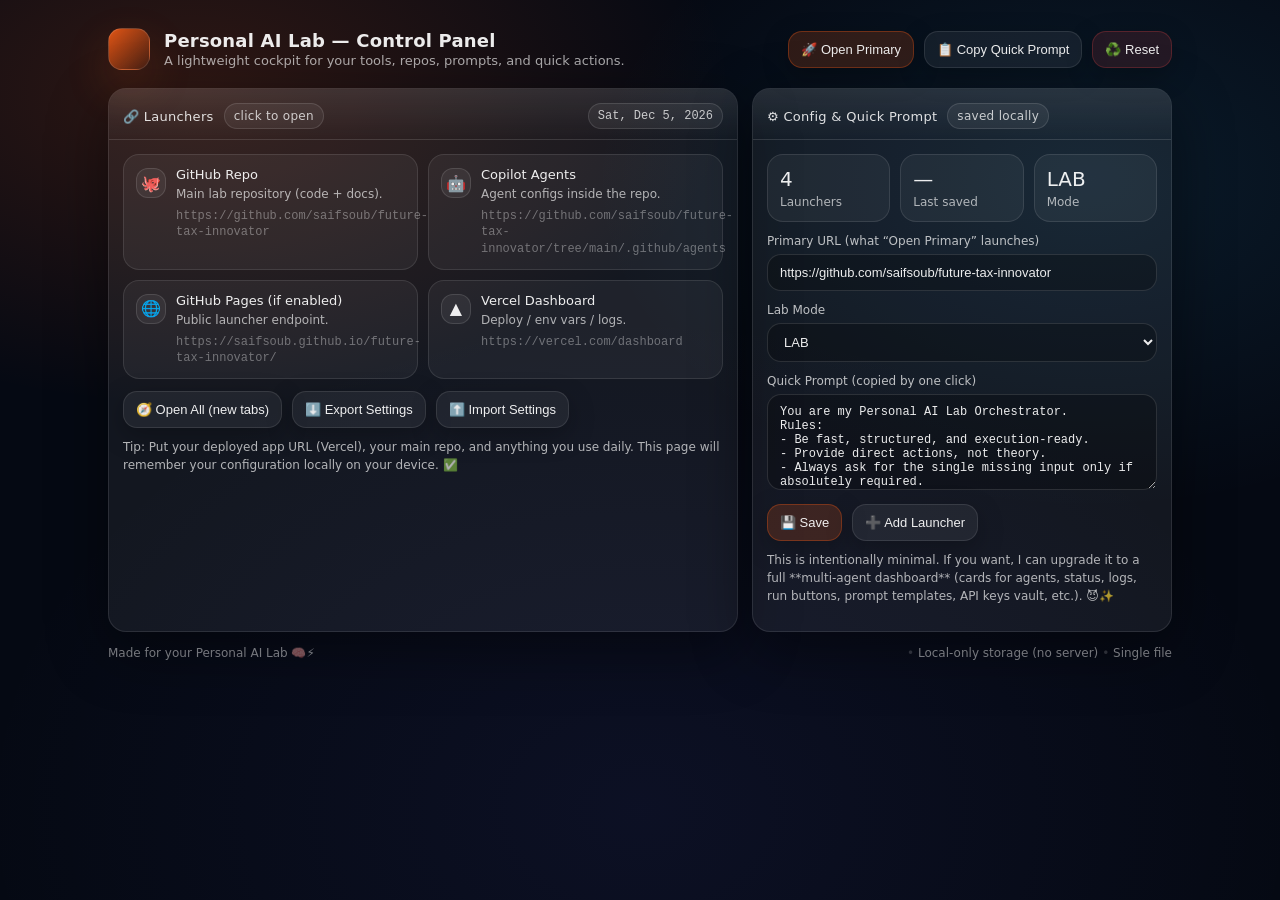
==== index.html @ bbea8541 "Add initial HTML structure for Personal AI Lab" ====
<!doctype html>
<html lang="en">
<head>
  <meta charset="utf-8" />
  <meta name="viewport" content="width=device-width, initial-scale=1" />
  <title>Personal AI Lab — Control Panel</title>
  <meta name="description" content="Personal AI Lab launcher and control panel." />
  <style>
    :root{
      --bg: #050913;
      --panel: rgba(255,255,255,.06);
      --panel2: rgba(255,255,255,.10);
      --border: rgba(255,255,255,.10);
      --text: rgba(255,255,255,.92);
      --muted: rgba(255,255,255,.65);
      --accent: #EB5815; /* signal orange */
      --ok: #22c55e;
      --warn: #f59e0b;
      --bad: #ef4444;
      --radius: 18px;
      --shadow: 0 18px 60px rgba(0,0,0,.45);
      --mono: ui-monospace, SFMono-Regular, Menlo, Monaco, Consolas, "Liberation Mono", "Courier New", monospace;
      --sans: ui-sans-serif, system-ui, -apple-system, Segoe UI, Roboto, Arial, "Apple Color Emoji","Segoe UI Emoji";
    }

    *{box-sizing:border-box}
    body{
      margin:0;
      font-family: var(--sans);
      color: var(--text);
      background:
        radial-gradient(1200px 700px at 15% 10%, rgba(235,88,21,.18), transparent 45%),
        radial-gradient(900px 600px at 85% 20%, rgba(56,189,248,.10), transparent 55%),
        radial-gradient(1200px 900px at 50% 90%, rgba(99,102,241,.08), transparent 55%),
        var(--bg);
      min-height:100vh;
    }

    .wrap{
      max-width: 1100px;
      margin: 0 auto;
      padding: 28px 18px 42px;
    }

    header{
      display:flex;
      gap:16px;
      align-items:center;
      justify-content:space-between;
      margin-bottom: 18px;
    }

    .brand{
      display:flex;
      gap:14px;
      align-items:center;
    }

    .logo{
      width: 42px; height: 42px;
      border-radius: 14px;
      background: linear-gradient(135deg, rgba(235,88,21,.95), rgba(235,88,21,.15));
      box-shadow: 0 18px 45px rgba(235,88,21,.20);
      border: 1px solid rgba(255,255,255,.12);
    }

    h1{
      font-size: 18px;
      margin:0;
      letter-spacing: .2px;
    }
    .sub{
      margin: 2px 0 0;
      color: var(--muted);
      font-size: 13px;
    }

    .top-actions{
      display:flex;
      gap:10px;
      flex-wrap:wrap;
      justify-content:flex-end;
    }

    .btn{
      appearance:none;
      border: 1px solid var(--border);
      background: rgba(255,255,255,.06);
      color: var(--text);
      border-radius: 14px;
      padding: 10px 12px;
      font-size: 13px;
      cursor:pointer;
      transition: transform .08s ease, background .15s ease, border .15s ease;
      display:inline-flex;
      gap:8px;
      align-items:center;
      box-shadow: 0 8px 26px rgba(0,0,0,.25);
    }
    .btn:hover{ background: rgba(255,255,255,.10); border-color: rgba(255,255,255,.18);}
    .btn:active{ transform: translateY(1px); }
    .btn.primary{
      background: rgba(235,88,21,.18);
      border-color: rgba(235,88,21,.35);
    }
    .btn.primary:hover{ background: rgba(235,88,21,.24); }
    .btn.danger{
      background: rgba(239,68,68,.12);
      border-color: rgba(239,68,68,.25);
    }

    .grid{
      display:grid;
      grid-template-columns: 1.2fr .8fr;
      gap:14px;
      margin-top: 14px;
    }

    @media (max-width: 920px){
      .grid{ grid-template-columns: 1fr; }
    }

    .card{
      background: var(--panel);
      border: 1px solid var(--border);
      border-radius: var(--radius);
      box-shadow: var(--shadow);
      overflow:hidden;
    }

    .card-h{
      padding: 14px 14px 10px;
      display:flex;
      align-items:center;
      justify-content:space-between;
      gap:10px;
      border-bottom: 1px solid rgba(255,255,255,.06);
      background: linear-gradient(180deg, rgba(255,255,255,.08), transparent);
    }

    .card-h .title{
      font-size: 13px;
      letter-spacing: .3px;
      color: rgba(255,255,255,.86);
      display:flex;
      align-items:center;
      gap:10px;
    }

    .pill{
      font-size: 12px;
      padding: 5px 9px;
      border-radius: 999px;
      border: 1px solid rgba(255,255,255,.12);
      background: rgba(255,255,255,.06);
      color: rgba(255,255,255,.75);
    }

    .card-b{ padding: 14px; }

    .links{
      display:grid;
      grid-template-columns: repeat(2, minmax(0,1fr));
      gap: 10px;
    }
    @media (max-width: 560px){
      .links{ grid-template-columns: 1fr; }
    }

    .link{
      padding: 12px;
      border-radius: 16px;
      border: 1px solid rgba(255,255,255,.10);
      background: rgba(255,255,255,.05);
      text-decoration:none;
      color: var(--text);
      display:flex;
      align-items:flex-start;
      gap:10px;
      transition: background .15s ease, border .15s ease;
    }
    .link:hover{
      background: rgba(255,255,255,.08);
      border-color: rgba(255,255,255,.16);
    }
    .ico{
      width: 30px; height: 30px;
      border-radius: 12px;
      border: 1px solid rgba(255,255,255,.12);
      background: rgba(255,255,255,.06);
      display:grid;
      place-items:center;
      flex: 0 0 auto;
      margin-top: 1px;
    }
    .link .t{ font-size: 13px; margin:0 0 4px; }
    .link .d{ margin:0; font-size: 12px; color: var(--muted); line-height: 1.35; }

    .row{
      display:flex;
      gap:10px;
      flex-wrap:wrap;
      align-items:center;
      margin-top: 10px;
    }

    label{
      display:block;
      font-size: 12px;
      color: rgba(255,255,255,.72);
      margin: 12px 0 6px;
    }
    input, textarea, select{
      width:100%;
      border-radius: 14px;
      border: 1px solid rgba(255,255,255,.12);
      background: rgba(0,0,0,.25);
      color: var(--text);
      padding: 10px 12px;
      font-size: 13px;
      outline:none;
    }
    textarea{ min-height: 96px; resize: vertical; font-family: var(--mono); font-size: 12px; }
    input::placeholder, textarea::placeholder{ color: rgba(255,255,255,.42); }

    .kpi{
      display:grid;
      grid-template-columns: repeat(3, minmax(0, 1fr));
      gap: 10px;
    }
    @media (max-width: 560px){
      .kpi{ grid-template-columns: 1fr; }
    }
    .k{
      padding: 12px;
      border-radius: 16px;
      border: 1px solid rgba(255,255,255,.10);
      background: rgba(255,255,255,.05);
    }
    .k .n{ font-size: 20px; margin: 0 0 4px; }
    .k .l{ font-size: 12px; color: var(--muted); margin:0; }

    .note{
      font-size: 12px;
      color: rgba(255,255,255,.68);
      line-height: 1.5;
    }

    .mono{ font-family: var(--mono); }
    .toast{
      position: fixed;
      right: 16px;
      bottom: 16px;
      padding: 10px 12px;
      border-radius: 14px;
      border: 1px solid rgba(255,255,255,.12);
      background: rgba(0,0,0,.55);
      backdrop-filter: blur(10px);
      color: rgba(255,255,255,.88);
      font-size: 13px;
      box-shadow: 0 18px 55px rgba(0,0,0,.5);
      opacity:0;
      transform: translateY(10px);
      transition: opacity .18s ease, transform .18s ease;
      pointer-events:none;
    }
    .toast.show{ opacity:1; transform: translateY(0); }
    footer{
      margin-top: 14px;
      color: rgba(255,255,255,.45);
      font-size: 12px;
      display:flex;
      justify-content:space-between;
      gap:12px;
      flex-wrap:wrap;
    }
    .sep{ opacity:.35; }
  </style>
</head>
<body>
  <div class="wrap">
    <header>
      <div class="brand">
        <div class="logo" aria-hidden="true"></div>
        <div>
          <h1>Personal AI Lab — Control Panel</h1>
          <p class="sub">A lightweight cockpit for your tools, repos, prompts, and quick actions.</p>
        </div>
      </div>
      <div class="top-actions">
        <button class="btn primary" id="openPrimary">🚀 Open Primary</button>
        <button class="btn" id="copyQuick">📋 Copy Quick Prompt</button>
        <button class="btn danger" id="reset">♻️ Reset</button>
      </div>
    </header>

    <div class="grid">
      <!-- LEFT: Launcher -->
      <section class="card">
        <div class="card-h">
          <div class="title">🔗 Launchers <span class="pill">click to open</span></div>
          <span class="pill mono" id="today"></span>
        </div>
        <div class="card-b">
          <div class="links" id="links"></div>

          <div class="row" style="margin-top:12px;">
            <button class="btn" id="openAll">🧭 Open All (new tabs)</button>
            <button class="btn" id="export">⬇️ Export Settings</button>
            <button class="btn" id="importBtn">⬆️ Import Settings</button>
            <input id="importFile" type="file" accept="application/json" style="display:none;" />
          </div>

          <p class="note" style="margin-top:10px;">
            Tip: Put your deployed app URL (Vercel), your main repo, and anything you use daily. This page will remember your configuration locally on your device. ✅
          </p>
        </div>
      </section>

      <!-- RIGHT: Config + Quick prompt -->
      <aside class="card">
        <div class="card-h">
          <div class="title">⚙️ Config & Quick Prompt <span class="pill">saved locally</span></div>
        </div>
        <div class="card-b">
          <div class="kpi">
            <div class="k">
              <p class="n" id="kLinks">0</p>
              <p class="l">Launchers</p>
            </div>
            <div class="k">
              <p class="n" id="kLast">—</p>
              <p class="l">Last saved</p>
            </div>
            <div class="k">
              <p class="n" id="kMode">LAB</p>
              <p class="l">Mode</p>
            </div>
          </div>

          <label for="primaryUrl">Primary URL (what “Open Primary” launches)</label>
          <input id="primaryUrl" placeholder="https://github.com/saifsoub/future-tax-innovator" />

          <label for="labMode">Lab Mode</label>
          <select id="labMode">
            <option value="LAB">LAB</option>
            <option value="BUILD">BUILD</option>
            <option value="RESEARCH">RESEARCH</option>
            <option value="DEPLOY">DEPLOY</option>
          </select>

          <label for="quickPrompt">Quick Prompt (copied by one click)</label>
          <textarea id="quickPrompt" placeholder="Write your default system prompt / instruction set here..."></textarea>

          <div class="row">
            <button class="btn primary" id="save">💾 Save</button>
            <button class="btn" id="addLink">➕ Add Launcher</button>
          </div>

          <p class="note" style="margin-top:10px;">
            This is intentionally minimal. If you want, I can upgrade it to a full **multi-agent dashboard** (cards for agents, status, logs, run buttons, prompt templates, API keys vault, etc.). 😈✨
          </p>
        </div>
      </aside>
    </div>

    <footer>
      <div>Made for your Personal AI Lab 🧠⚡</div>
      <div><span class="sep">•</span> Local-only storage (no server) <span class="sep">•</span> Single file</div>
    </footer>
  </div>

  <div class="toast" id="toast"></div>

  <script>
    const STORAGE_KEY = "personal_ai_lab_v1";

    const defaults = {
      primaryUrl: "https://github.com/saifsoub/future-tax-innovator",
      mode: "LAB",
      quickPrompt:
`You are my Personal AI Lab Orchestrator.
Rules:
- Be fast, structured, and execution-ready.
- Provide direct actions, not theory.
- Always ask for the single missing input only if absolutely required.
Output:
- Next steps
- Command-ready snippets
- Checklists`,
      links: [
        { title: "GitHub Repo", url: "https://github.com/saifsoub/future-tax-innovator", desc: "Main lab repository (code + docs).", icon: "🐙" },
        { title: "Copilot Agents", url: "https://github.com/saifsoub/future-tax-innovator/tree/main/.github/agents", desc: "Agent configs inside the repo.", icon: "🤖" },
        { title: "GitHub Pages (if enabled)", url: "https://saifsoub.github.io/future-tax-innovator/", desc: "Public launcher endpoint.", icon: "🌐" },
        { title: "Vercel Dashboard", url: "https://vercel.com/dashboard", desc: "Deploy / env vars / logs.", icon: "▲" }
      ],
      lastSaved: null
    };

    function loadState(){
      try{
        const raw = localStorage.getItem(STORAGE_KEY);
        if(!raw) return structuredClone(defaults);
        const state = JSON.parse(raw);
        return { ...structuredClone(defaults), ...state };
      }catch{
        return structuredClone(defaults);
      }
    }

    function saveState(state){
      state.lastSaved = new Date().toISOString();
      localStorage.setItem(STORAGE_KEY, JSON.stringify(state));
      return state;
    }

    function toast(msg){
      const el = document.getElementById("toast");
      el.textContent = msg;
      el.classList.add("show");
      setTimeout(()=> el.classList.remove("show"), 1600);
    }

    function safeOpen(url){
      if(!url) return;
      window.open(url, "_blank", "noopener,noreferrer");
    }

    // DOM
    const linksEl = document.getElementById("links");
    const todayEl = document.getElementById("today");
    const primaryUrlEl = document.getElementById("primaryUrl");
    const labModeEl = document.getElementById("labMode");
    const quickPromptEl = document.getElementById("quickPrompt");
    const kLinksEl = document.getElementById("kLinks");
    const kLastEl = document.getElementById("kLast");
    const kModeEl = document.getElementById("kMode");

    let state = loadState();

    function render(){
      // header date
      const d = new Date();
      todayEl.textContent = d.toLocaleString(undefined, { weekday:"short", year:"numeric", month:"short", day:"numeric" });

      // config
      primaryUrlEl.value = state.primaryUrl || "";
      labModeEl.value = state.mode || "LAB";
      quickPromptEl.value = state.quickPrompt || "";

      // kpis
      kLinksEl.textContent = (state.links || []).length;
      kModeEl.textContent = state.mode || "LAB";
      kLastEl.textContent = state.lastSaved ? new Date(state.lastSaved).toLocaleTimeString([], {hour:"2-digit", minute:"2-digit"}) : "—";

      // links
      linksEl.innerHTML = "";
      (state.links || []).forEach((l, idx) => {
        const a = document.createElement("a");
        a.className = "link";
        a.href = l.url;
        a.target = "_blank";
        a.rel = "noopener noreferrer";
        a.innerHTML = `
          <div class="ico" aria-hidden="true">${(l.icon || "🔗")}</div>
          <div>
            <p class="t">${escapeHtml(l.title || "Untitled")}</p>
            <p class="d">${escapeHtml(l.desc || l.url || "")}</p>
            <p class="d mono" style="margin-top:6px; opacity:.55;">${escapeHtml(l.url || "")}</p>
          </div>
        `;
        a.addEventListener("contextmenu", (e) => {
          e.preventDefault();
          if(confirm(`Remove launcher: "${l.title}"?`)){
            state.links.splice(idx, 1);
            state = saveState(state);
            render();
            toast("Launcher removed");
          }
        });
        linksEl.appendChild(a);
      });
    }

    function escapeHtml(str){
      return String(str)
        .replaceAll("&","&amp;")
        .replaceAll("<","&lt;")
        .replaceAll(">","&gt;")
        .replaceAll('"',"&quot;")
        .replaceAll("'","&#039;");
    }

    // Actions
    document.getElementById("openPrimary").addEventListener("click", () => {
      safeOpen(state.primaryUrl);
    });

    document.getElementById("copyQuick").addEventListener("click", async () => {
      try{
        await navigator.clipboard.writeText(quickPromptEl.value || "");
        toast("Quick prompt copied ✅");
      }catch{
        toast("Clipboard blocked (try HTTPS) ⚠️");
      }
    });

    document.getElementById("save").addEventListener("click", () => {
      state.primaryUrl = primaryUrlEl.value.trim();
      state.mode = labModeEl.value;
      state.quickPrompt = quickPromptEl.value;
      state = saveState(state);
      render();
      toast("Saved ✅");
    });

    document.getElementById("reset").addEventListener("click", () => {
      if(!confirm("Reset to defaults? This clears your saved local config.")) return;
      localStorage.removeItem(STORAGE_KEY);
      state = loadState();
      render();
      toast("Reset done ♻️");
    });

    document.getElementById("openAll").addEventListener("click", () => {
      (state.links || []).forEach(l => safeOpen(l.url));
      toast("Opened all launchers 🧭");
    });

    document.getElementById("addLink").addEventListener("click", () => {
      const title = prompt("Launcher title?");
      if(!title) return;
      const url = prompt("Launcher URL (https://...) ?");
      if(!url) return;
      const desc = prompt("Short description (optional):") || "";
      const icon = prompt("Icon emoji (optional):", "🔗") || "🔗";
      state.links = state.links || [];
      state.links.unshift({ title, url, desc, icon });
      state = saveState(state);
      render();
      toast("Launcher added ➕");
    });

    // Export / Import
    document.getElementById("export").addEventListener("click", () => {
      const blob = new Blob([JSON.stringify(state, null, 2)], { type: "application/json" });
      const a = document.createElement("a");
      a.href = URL.createObjectURL(blob);
      a.download = "personal-ai-lab-settings.json";
      a.click();
      URL.revokeObjectURL(a.href);
      toast("Exported ⬇️");
    });

    document.getElementById("importBtn").addEventListener("click", () => {
      document.getElementById("importFile").click();
    });

    document.getElementById("importFile").addEventListener("change", async (e) => {
      const file = e.target.files && e.target.files[0];
      if(!file) return;
      try{
        const txt = await file.text();
        const incoming = JSON.parse(txt);
        state = saveState({ ...structuredClone(defaults), ...incoming });
        render();
        toast("Imported ⬆️");
      }catch{
        toast("Import failed ⚠️");
      }finally{
        e.target.value = "";
      }
    });

    // init
    render();
  </script>
</body>
</html>
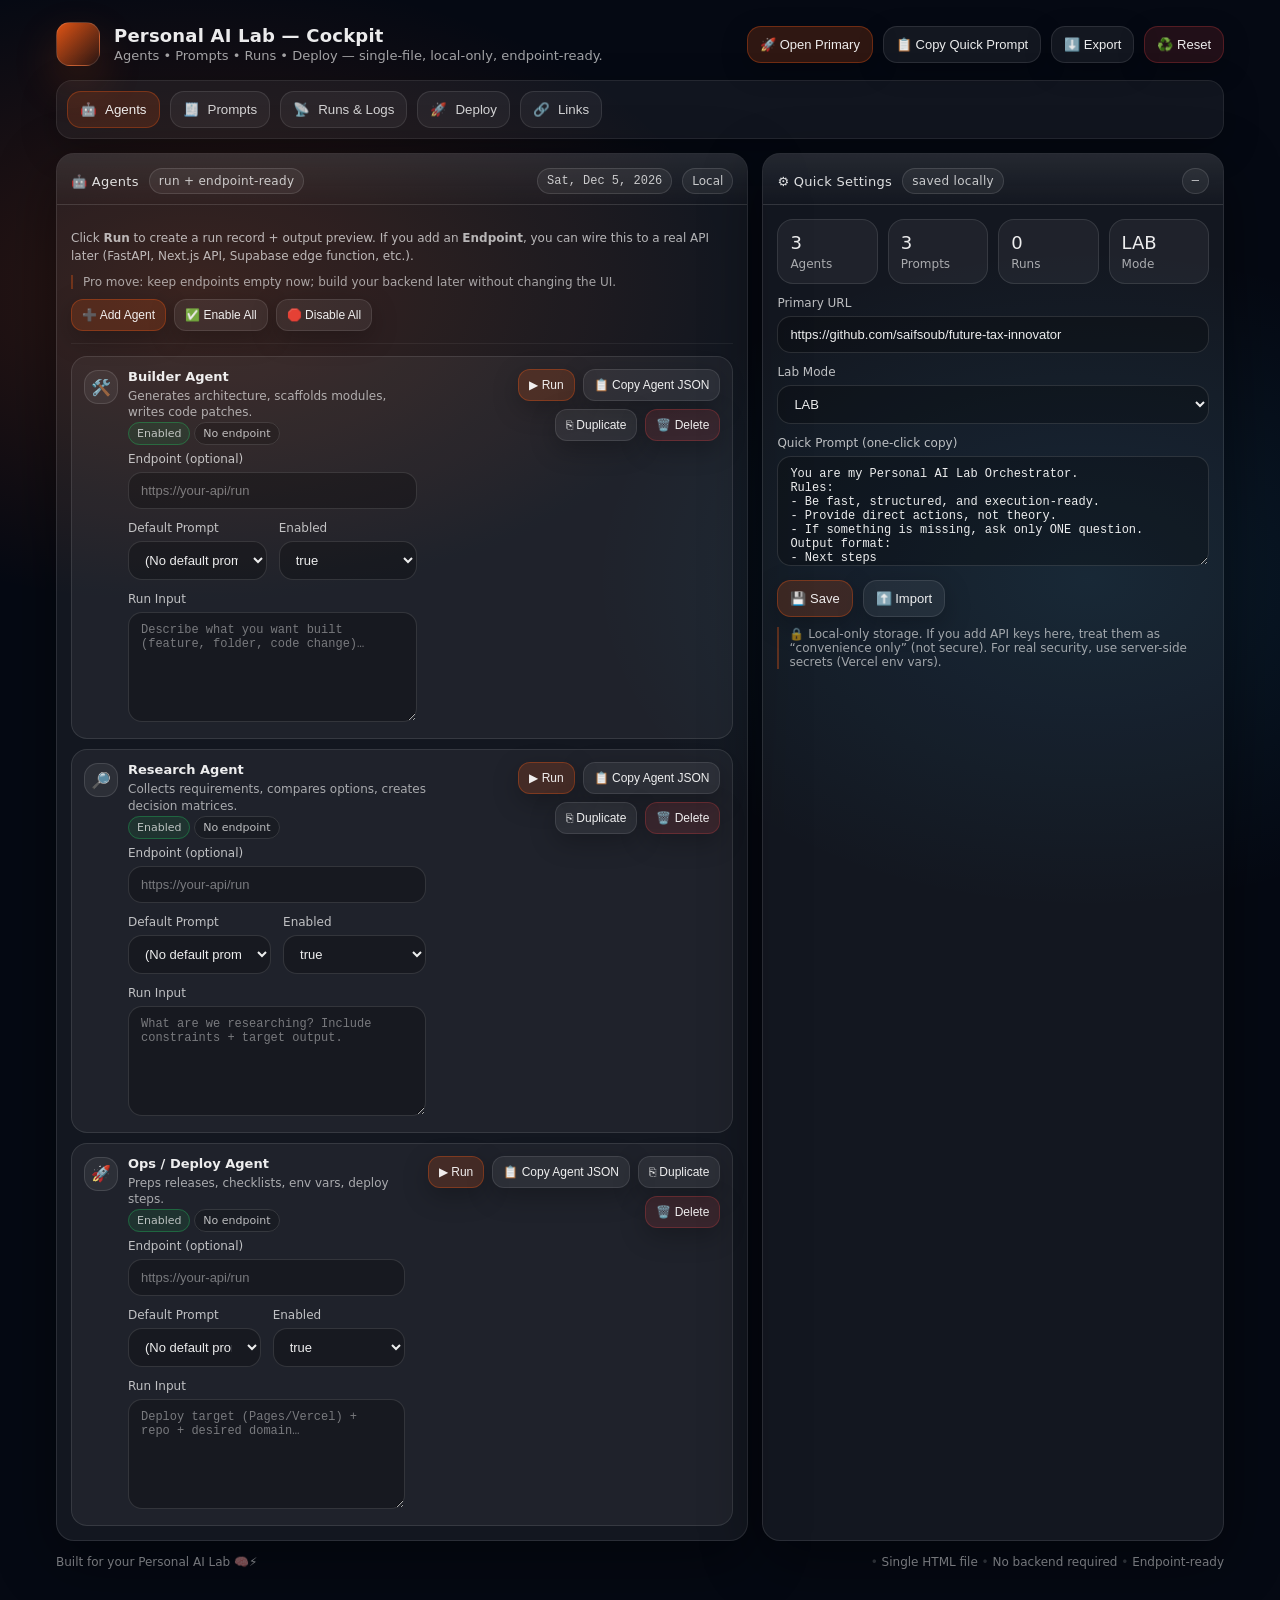
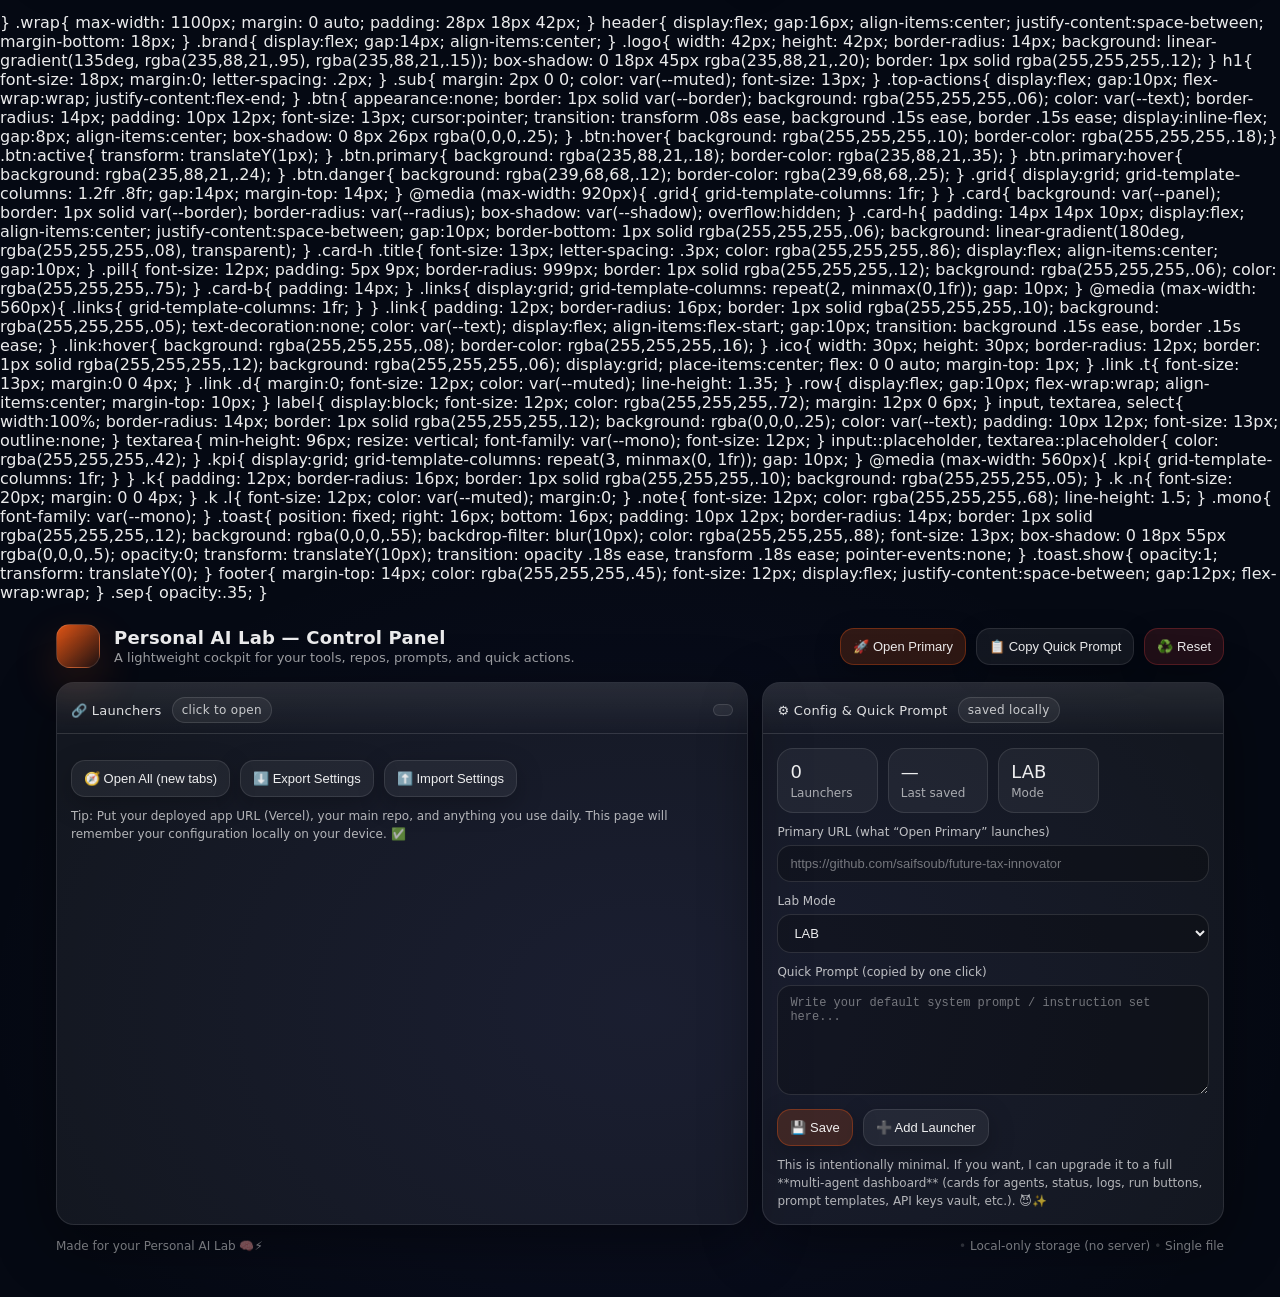
==== commit 38267bbf: "Update the word 'Hello' to 'Goodbye'" ====
--- a/index.html
+++ b/index.html
@@ -2,32 +2,31 @@
 <html lang="en">
 <head>
   <meta charset="utf-8" />
-  <meta name="viewport" content="width=device-width, initial-scale=1" />
-  <title>Personal AI Lab — Control Panel</title>
-  <meta name="description" content="Personal AI Lab launcher and control panel." />
+  <meta name="viewport" content="width=device-width,initial-scale=1" />
+  <title>Personal AI Lab — Cockpit</title>
+  <meta name="description" content="Personal AI Lab cockpit: agents, prompts, runs, deploy." />
   <style>
     :root{
-      --bg: #050913;
-      --panel: rgba(255,255,255,.06);
-      --panel2: rgba(255,255,255,.10);
-      --border: rgba(255,255,255,.10);
-      --text: rgba(255,255,255,.92);
-      --muted: rgba(255,255,255,.65);
-      --accent: #EB5815; /* signal orange */
-      --ok: #22c55e;
-      --warn: #f59e0b;
-      --bad: #ef4444;
-      --radius: 18px;
-      --shadow: 0 18px 60px rgba(0,0,0,.45);
-      --mono: ui-monospace, SFMono-Regular, Menlo, Monaco, Consolas, "Liberation Mono", "Courier New", monospace;
-      --sans: ui-sans-serif, system-ui, -apple-system, Segoe UI, Roboto, Arial, "Apple Color Emoji","Segoe UI Emoji";
-    }
-
+      --bg:#050913;
+      --panel:rgba(255,255,255,.06);
+      --panel2:rgba(255,255,255,.10);
+      --border:rgba(255,255,255,.10);
+      --text:rgba(255,255,255,.92);
+      --muted:rgba(255,255,255,.62);
+      --accent:#EB5815; /* Signal Orange */
+      --ok:#22c55e;
+      --warn:#f59e0b;
+      --bad:#ef4444;
+      --radius:18px;
+      --shadow:0 18px 60px rgba(0,0,0,.45);
+      --mono:ui-monospace,SFMono-Regular,Menlo,Monaco,Consolas,"Liberation Mono","Courier New",monospace;
+      --sans:ui-sans-serif,system-ui,-apple-system,Segoe UI,Roboto,Arial,"Apple Color Emoji","Segoe UI Emoji";
+    }
     *{box-sizing:border-box}
     body{
       margin:0;
-      font-family: var(--sans);
-      color: var(--text);
+      font-family:var(--sans);
+      color:var(--text);
       background:
         radial-gradient(1200px 700px at 15% 10%, rgba(235,88,21,.18), transparent 45%),
         radial-gradient(900px 600px at 85% 20%, rgba(56,189,248,.10), transparent 55%),
@@ -35,6 +34,1525 @@
         var(--bg);
       min-height:100vh;
     }
+    .wrap{max-width:1200px;margin:0 auto;padding:22px 16px 44px;}
+    header{display:flex;gap:14px;align-items:center;justify-content:space-between;flex-wrap:wrap}
+    .brand{display:flex;gap:14px;align-items:center;min-width:280px}
+    .logo{
+      width:44px;height:44px;border-radius:14px;
+      background:linear-gradient(135deg, rgba(235,88,21,.95), rgba(235,88,21,.12));
+      box-shadow:0 18px 45px rgba(235,88,21,.20);
+      border:1px solid rgba(255,255,255,.12);
+    }
+    h1{font-size:18px;margin:0;letter-spacing:.2px}
+    .sub{margin:2px 0 0;color:var(--muted);font-size:13px}
+    .top-actions{display:flex;gap:10px;flex-wrap:wrap;justify-content:flex-end}
+    .btn{
+      appearance:none;border:1px solid var(--border);
+      background:rgba(255,255,255,.06);color:var(--text);
+      border-radius:14px;padding:10px 12px;font-size:13px;
+      cursor:pointer;transition:transform .08s ease, background .15s ease, border .15s ease;
+      display:inline-flex;gap:8px;align-items:center;
+      box-shadow:0 8px 26px rgba(0,0,0,.25);
+      user-select:none;
+    }
+    .btn:hover{background:rgba(255,255,255,.10);border-color:rgba(255,255,255,.18)}
+    .btn:active{transform:translateY(1px)}
+    .btn.primary{background:rgba(235,88,21,.18);border-color:rgba(235,88,21,.35)}
+    .btn.primary:hover{background:rgba(235,88,21,.24)}
+    .btn.danger{background:rgba(239,68,68,.12);border-color:rgba(239,68,68,.25)}
+    .btn.ghost{background:transparent}
+    .btn.small{padding:8px 10px;border-radius:12px;font-size:12px}
+    .mono{font-family:var(--mono)}
+    .tabs{
+      margin-top:14px;
+      display:flex;gap:10px;flex-wrap:wrap;
+      padding:10px;
+      background:rgba(255,255,255,.05);
+      border:1px solid rgba(255,255,255,.08);
+      border-radius:16px;
+      box-shadow:0 10px 35px rgba(0,0,0,.25);
+    }
+    .tab{
+      padding:10px 12px;border-radius:14px;
+      border:1px solid rgba(255,255,255,.10);
+      background:rgba(255,255,255,.05);
+      color:rgba(255,255,255,.80);
+      cursor:pointer;
+      display:flex;gap:8px;align-items:center;
+      transition:background .15s ease, border .15s ease, transform .08s ease;
+      user-select:none;
+    }
+    .tab:hover{background:rgba(255,255,255,.08);border-color:rgba(255,255,255,.16)}
+    .tab:active{transform:translateY(1px)}
+    .tab.active{
+      background:rgba(235,88,21,.16);
+      border-color:rgba(235,88,21,.35);
+      color:rgba(255,255,255,.92);
+    }
+
+    .grid{display:grid;grid-template-columns: 1.2fr .8fr;gap:14px;margin-top:14px}
+    @media (max-width: 980px){.grid{grid-template-columns:1fr}}
+
+    .card{
+      background:var(--panel);
+      border:1px solid var(--border);
+      border-radius:var(--radius);
+      box-shadow:var(--shadow);
+      overflow:hidden;
+    }
+    .card-h{
+      padding:14px 14px 10px;
+      display:flex;align-items:center;justify-content:space-between;gap:10px;
+      border-bottom:1px solid rgba(255,255,255,.06);
+      background:linear-gradient(180deg, rgba(255,255,255,.08), transparent);
+    }
+    .title{font-size:13px;letter-spacing:.3px;color:rgba(255,255,255,.86);display:flex;align-items:center;gap:10px}
+    .pill{
+      font-size:12px;padding:5px 9px;border-radius:999px;
+      border:1px solid rgba(255,255,255,.12);
+      background:rgba(255,255,255,.06);
+      color:rgba(255,255,255,.75);
+      white-space:nowrap;
+    }
+    .card-b{padding:14px}
+    .note{font-size:12px;color:rgba(255,255,255,.68);line-height:1.5;margin:0}
+
+    label{display:block;font-size:12px;color:rgba(255,255,255,.72);margin:12px 0 6px}
+    input, textarea, select{
+      width:100%;border-radius:14px;border:1px solid rgba(255,255,255,.12);
+      background:rgba(0,0,0,.25);color:var(--text);
+      padding:10px 12px;font-size:13px;outline:none;
+    }
+    textarea{min-height:110px;resize:vertical;font-family:var(--mono);font-size:12px}
+    input::placeholder, textarea::placeholder{color:rgba(255,255,255,.42)}
+    .row{display:flex;gap:10px;flex-wrap:wrap;align-items:center;margin-top:10px}
+
+    .kpi{display:grid;grid-template-columns:repeat(4,minmax(0,1fr));gap:10px}
+    @media (max-width: 680px){.kpi{grid-template-columns:repeat(2,minmax(0,1fr))}}
+    .k{
+      padding:12px;border-radius:16px;
+      border:1px solid rgba(255,255,255,.10);
+      background:rgba(255,255,255,.05);
+    }
+    .k .n{font-size:18px;margin:0 0 4px}
+    .k .l{font-size:12px;color:var(--muted);margin:0}
+
+    .list{display:flex;flex-direction:column;gap:10px}
+    .item{
+      padding:12px;border-radius:16px;
+      border:1px solid rgba(255,255,255,.10);
+      background:rgba(255,255,255,.05);
+      display:flex;gap:12px;align-items:flex-start;justify-content:space-between;
+    }
+    .item .left{display:flex;gap:10px;align-items:flex-start}
+    .ico{
+      width:34px;height:34px;border-radius:14px;
+      border:1px solid rgba(255,255,255,.12);
+      background:rgba(255,255,255,.06);
+      display:grid;place-items:center;
+      flex:0 0 auto;margin-top:1px;
+    }
+    .item h3{margin:0;font-size:13px}
+    .item p{margin:4px 0 0;font-size:12px;color:var(--muted);line-height:1.35}
+    .item .meta{margin-top:6px;font-size:12px;color:rgba(255,255,255,.55)}
+    .actions{display:flex;gap:8px;flex-wrap:wrap;justify-content:flex-end;align-items:center}
+    .badge{
+      font-size:11px;padding:4px 8px;border-radius:999px;border:1px solid rgba(255,255,255,.12);
+      background:rgba(0,0,0,.18);color:rgba(255,255,255,.70)
+    }
+    .badge.ok{border-color:rgba(34,197,94,.35);background:rgba(34,197,94,.10)}
+    .badge.warn{border-color:rgba(245,158,11,.35);background:rgba(245,158,11,.10)}
+    .badge.bad{border-color:rgba(239,68,68,.35);background:rgba(239,68,68,.10)}
+
+    a.link{
+      color:inherit;text-decoration:none;
+      display:flex;gap:10px;align-items:flex-start;
+    }
+    a.link:hover{opacity:.95}
+
+    .split{display:grid;grid-template-columns:1fr 1fr;gap:12px}
+    @media (max-width: 980px){.split{grid-template-columns:1fr}}
+    .hr{height:1px;background:rgba(255,255,255,.06);margin:12px 0}
+    .codebox{
+      border-radius:16px;border:1px solid rgba(255,255,255,.10);
+      background:rgba(0,0,0,.28);
+      padding:12px;
+      font-family:var(--mono);
+      font-size:12px;
+      color:rgba(255,255,255,.85);
+      white-space:pre-wrap;
+      overflow:auto;
+      max-height:260px;
+    }
+
+    .toast{
+      position:fixed;right:16px;bottom:16px;
+      padding:10px 12px;border-radius:14px;border:1px solid rgba(255,255,255,.12);
+      background:rgba(0,0,0,.55);backdrop-filter: blur(10px);
+      color:rgba(255,255,255,.88);font-size:13px;
+      box-shadow:0 18px 55px rgba(0,0,0,.5);
+      opacity:0;transform:translateY(10px);
+      transition:opacity .18s ease, transform .18s ease;
+      pointer-events:none;z-index:9999;
+    }
+    .toast.show{opacity:1;transform:translateY(0)}
+    footer{
+      margin-top:14px;color:rgba(255,255,255,.45);font-size:12px;
+      display:flex;justify-content:space-between;gap:12px;flex-wrap:wrap;
+    }
+    .sep{opacity:.35}
+
+    .hint{
+      font-size:12px;color:rgba(255,255,255,.60);
+      border-left:2px solid rgba(235,88,21,.35);
+      padding-left:10px;margin:10px 0 0;
+    }
+  </style>
+</head>
+<body>
+  <div class="wrap">
+    <header>
+      <div class="brand">
+        <div class="logo" aria-hidden="true"></div>
+        <div>
+          <h1>Personal AI Lab — Cockpit</h1>
+          <p class="sub">Agents • Prompts • Runs • Deploy — single-file, local-only, endpoint-ready.</p>
+        </div>
+      </div>
+      <div class="top-actions">
+        <button class="btn primary" id="openPrimary">🚀 Open Primary</button>
+        <button class="btn" id="copyQuick">📋 Copy Quick Prompt</button>
+        <button class="btn" id="exportBtn">⬇️ Export</button>
+        <button class="btn danger" id="resetBtn">♻️ Reset</button>
+      </div>
+    </header>
+
+    <nav class="tabs" id="tabs"></nav>
+
+    <!-- MAIN CONTENT -->
+    <div class="grid">
+      <!-- LEFT MAIN -->
+      <section class="card" id="mainCard">
+        <div class="card-h">
+          <div class="title" id="mainTitle">—</div>
+          <div class="row" style="margin:0;">
+            <span class="pill mono" id="today"></span>
+            <span class="pill" id="statusPill">Local</span>
+          </div>
+        </div>
+        <div class="card-b" id="mainBody"></div>
+      </section>
+
+      <!-- RIGHT SIDEBAR -->
+      <aside class="card">
+        <div class="card-h">
+          <div class="title">⚙️ Quick Settings <span class="pill">saved locally</span></div>
+          <span class="pill mono" id="lastSaved">—</span>
+        </div>
+        <div class="card-b">
+          <div class="kpi">
+            <div class="k">
+              <p class="n" id="kAgents">0</p>
+              <p class="l">Agents</p>
+            </div>
+            <div class="k">
+              <p class="n" id="kPrompts">0</p>
+              <p class="l">Prompts</p>
+            </div>
+            <div class="k">
+              <p class="n" id="kRuns">0</p>
+              <p class="l">Runs</p>
+            </div>
+            <div class="k">
+              <p class="n" id="kMode">LAB</p>
+              <p class="l">Mode</p>
+            </div>
+          </div>
+
+          <label for="primaryUrl">Primary URL</label>
+          <input id="primaryUrl" placeholder="https://github.com/saifsoub/future-tax-innovator" />
+
+          <label for="labMode">Lab Mode</label>
+          <select id="labMode">
+            <option value="LAB">LAB</option>
+            <option value="BUILD">BUILD</option>
+            <option value="RESEARCH">RESEARCH</option>
+            <option value="DEPLOY">DEPLOY</option>
+          </select>
+
+          <label for="quickPrompt">Quick Prompt (one-click copy)</label>
+          <textarea id="quickPrompt" placeholder="Your default instruction set..."></textarea>
+
+          <div class="row">
+            <button class="btn primary" id="saveBtn">💾 Save</button>
+            <button class="btn" id="importBtn">⬆️ Import</button>
+            <input id="importFile" type="file" accept="application/json" style="display:none;" />
+          </div>
+
+          <p class="hint">
+            🔒 Local-only storage. If you add API keys here, treat them as “convenience only” (not secure). For real security, use server-side secrets (Vercel env vars).
+          </p>
+        </div>
+      </aside>
+    </div>
+
+    <footer>
+      <div>Built for your Personal AI Lab 🧠⚡</div>
+      <div><span class="sep">•</span> Single HTML file <span class="sep">•</span> No backend required <span class="sep">•</span> Endpoint-ready</div>
+    </footer>
+  </div>
+
+  <div class="toast" id="toast"></div>
+
+  <script>
+    /***********************
+     * STORAGE + DEFAULTS
+     ***********************/
+    const STORAGE_KEY = "personal_ai_lab_cockpit_v1";
+
+    const defaults = {
+      primaryUrl: "https://github.com/saifsoub/future-tax-innovator",
+      mode: "LAB",
+      quickPrompt:
+`You are my Personal AI Lab Orchestrator.
+Rules:
+- Be fast, structured, and execution-ready.
+- Provide direct actions, not theory.
+- If something is missing, ask only ONE question.
+Output format:
+- Next steps
+- Command-ready snippets
+- Checklists`,
+      links: [
+        { title: "GitHub Repo", url: "https://github.com/saifsoub/future-tax-innovator", desc: "Main lab repository.", icon: "🐙" },
+        { title: "Copilot Agents Folder", url: "https://github.com/saifsoub/future-tax-innovator/tree/main/.github/agents", desc: "Agent configs in repo.", icon: "🤖" },
+        { title: "GitHub Pages (if enabled)", url: "https://saifsoub.github.io/future-tax-innovator/", desc: "Public cockpit link.", icon: "🌐" },
+        { title: "Vercel Dashboard", url: "https://vercel.com/dashboard", desc: "Deploy, env vars, logs.", icon: "▲" }
+      ],
+      agents: [
+        {
+          id: cryptoId(),
+          name: "Builder Agent",
+          icon: "🛠️",
+          desc: "Generates architecture, scaffolds modules, writes code patches.",
+          enabled: true,
+          endpoint: "", // optional: https://your-api/run
+          defaultPromptId: "",
+          schema: {
+            inputHint: "Describe what you want built (feature, folder, code change)…",
+            outputHint: "Patch plan + code blocks."
+          }
+        },
+        {
+          id: cryptoId(),
+          name: "Research Agent",
+          icon: "🔎",
+          desc: "Collects requirements, compares options, creates decision matrices.",
+          enabled: true,
+          endpoint: "",
+          defaultPromptId: "",
+          schema: {
+            inputHint: "What are we researching? Include constraints + target output.",
+            outputHint: "Structured findings + recommendations."
+          }
+        },
+        {
+          id: cryptoId(),
+          name: "Ops / Deploy Agent",
+          icon: "🚀",
+          desc: "Preps releases, checklists, env vars, deploy steps.",
+          enabled: true,
+          endpoint: "",
+          defaultPromptId: "",
+          schema: {
+            inputHint: "Deploy target (Pages/Vercel) + repo + desired domain…",
+            outputHint: "Step-by-step deploy plan + commands."
+          }
+        }
+      ],
+      prompts: [
+        {
+          id: cryptoId(),
+          title: "Orchestrator Default",
+          tags: ["core","orchestrator"],
+          content:
+`You are my Personal AI Lab Orchestrator.
+Always respond as:
+1) What I should do next (max 7 bullets)
+2) The exact commands/snippets
+3) Risks & mitigations (short)
+No fluff.`
+        },
+        {
+          id: cryptoId(),
+          title: "Code Patch Mode",
+          tags: ["dev","patch"],
+          content:
+`Act as a senior engineer.
+Return:
+- Plan
+- File tree changes
+- Code blocks per file (with filename headers)
+- Test steps`
+        },
+        {
+          id: cryptoId(),
+          title: "Decision Matrix Mode",
+          tags: ["strategy","matrix"],
+          content:
+`Build an objective scoring matrix:
+Criteria (weighted), scoring (0-5), rationale, recommendation.
+Keep it crisp and executive.`
+        }
+      ],
+      runs: [
+        // { id, time, agentId, agentName, status, durationMs, input, output, endpointUsed }
+      ],
+      deploy: {
+        vercelProjectUrl: "https://vercel.com/dashboard",
+        productionUrl: "",
+        env: [
+          // { key, value, note }
+          { key: "OPENAI_API_KEY", value: "", note: "If using OpenAI (store on Vercel ideally)." },
+          { key: "SUPABASE_URL", value: "", note: "Your Supabase instance URL." },
+          { key: "SUPABASE_ANON_KEY", value: "", note: "Public anon key (still keep on server where possible)." }
+        ]
+      },
+      lastSaved: null
+    };
+
+    function cryptoId(){
+      // safe unique-ish id
+      if (window.crypto && crypto.getRandomValues){
+        const a = new Uint32Array(2);
+        crypto.getRandomValues(a);
+        return a[0].toString(16) + a[1].toString(16);
+      }
+      return Math.random().toString(16).slice(2) + Date.now().toString(16);
+    }
+
+    function structuredCloneSafe(obj){
+      try { return structuredClone(obj); } catch { return JSON.parse(JSON.stringify(obj)); }
+    }
+
+    function loadState(){
+      try{
+        const raw = localStorage.getItem(STORAGE_KEY);
+        if(!raw) return structuredCloneSafe(defaults);
+        const parsed = JSON.parse(raw);
+        // merge shallow + ensure arrays exist
+        const s = { ...structuredCloneSafe(defaults), ...parsed };
+        s.links = Array.isArray(s.links) ? s.links : structuredCloneSafe(defaults.links);
+        s.agents = Array.isArray(s.agents) ? s.agents : structuredCloneSafe(defaults.agents);
+        s.prompts = Array.isArray(s.prompts) ? s.prompts : structuredCloneSafe(defaults.prompts);
+        s.runs = Array.isArray(s.runs) ? s.runs : [];
+        s.deploy = { ...structuredCloneSafe(defaults.deploy), ...(s.deploy || {}) };
+        s.deploy.env = Array.isArray(s.deploy.env) ? s.deploy.env : structuredCloneSafe(defaults.deploy.env);
+        return s;
+      }catch{
+        return structuredCloneSafe(defaults);
+      }
+    }
+
+    function saveState(next){
+      next.lastSaved = new Date().toISOString();
+      localStorage.setItem(STORAGE_KEY, JSON.stringify(next));
+      return next;
+    }
+
+    function toast(msg){
+      const el = document.getElementById("toast");
+      el.textContent = msg;
+      el.classList.add("show");
+      setTimeout(()=> el.classList.remove("show"), 1600);
+    }
+
+    function safeOpen(url){
+      if(!url) return;
+      window.open(url, "_blank", "noopener,noreferrer");
+    }
+
+    function escapeHtml(str){
+      return String(str ?? "")
+        .replaceAll("&","&amp;").replaceAll("<","&lt;").replaceAll(">","&gt;")
+        .replaceAll('"',"&quot;").replaceAll("'","&#039;");
+    }
+
+    function fmtTime(iso){
+      try{
+        const d = new Date(iso);
+        return d.toLocaleString(undefined, { month:"short", day:"2-digit", hour:"2-digit", minute:"2-digit" });
+      }catch{ return "—"; }
+    }
+
+    function msToHuman(ms){
+      if(ms == null) return "—";
+      const s = Math.round(ms/100)/10;
+      return s < 60 ? `${s}s` : `${Math.round(s/60)}m`;
+    }
+
+    /***********************
+     * UI STATE
+     ***********************/
+    let state = loadState();
+    let activeTab = "agents";
+
+    const TAB_DEFS = [
+      { id:"agents", label:"Agents", icon:"🤖" },
+      { id:"prompts", label:"Prompts", icon:"🧾" },
+      { id:"runs", label:"Runs & Logs", icon:"📡" },
+      { id:"deploy", label:"Deploy", icon:"🚀" },
+      { id:"links", label:"Links", icon:"🔗" }
+    ];
+
+    /***********************
+     * DOM REFERENCES
+     ***********************/
+    const tabsEl = document.getElementById("tabs");
+    const mainTitleEl = document.getElementById("mainTitle");
+    const mainBodyEl = document.getElementById("mainBody");
+    const todayEl = document.getElementById("today");
+    const statusPillEl = document.getElementById("statusPill");
+    const lastSavedEl = document.getElementById("lastSaved");
+
+    const kAgentsEl = document.getElementById("kAgents");
+    const kPromptsEl = document.getElementById("kPrompts");
+    const kRunsEl = document.getElementById("kRuns");
+    const kModeEl = document.getElementById("kMode");
+
+    const primaryUrlEl = document.getElementById("primaryUrl");
+    const labModeEl = document.getElementById("labMode");
+    const quickPromptEl = document.getElementById("quickPrompt");
+
+    /***********************
+     * TOP ACTIONS
+     ***********************/
+    document.getElementById("openPrimary").addEventListener("click", ()=> safeOpen(state.primaryUrl));
+    document.getElementById("copyQuick").addEventListener("click", async ()=>{
+      try{
+        await navigator.clipboard.writeText(quickPromptEl.value || "");
+        toast("Quick prompt copied ✅");
+      }catch{
+        toast("Clipboard blocked (needs HTTPS) ⚠️");
+      }
+    });
+
+    document.getElementById("exportBtn").addEventListener("click", ()=>{
+      const blob = new Blob([JSON.stringify(state, null, 2)], { type:"application/json" });
+      const a = document.createElement("a");
+      a.href = URL.createObjectURL(blob);
+      a.download = "personal-ai-lab-cockpit.json";
+      a.click();
+      URL.revokeObjectURL(a.href);
+      toast("Exported ⬇️");
+    });
+
+    document.getElementById("resetBtn").addEventListener("click", ()=>{
+      if(!confirm("Reset to defaults? This clears your saved local config.")) return;
+      localStorage.removeItem(STORAGE_KEY);
+      state = loadState();
+      activeTab = "agents";
+      renderAll();
+      toast("Reset done ♻️");
+    });
+
+    document.getElementById("saveBtn").addEventListener("click", ()=>{
+      state.primaryUrl = primaryUrlEl.value.trim();
+      state.mode = labModeEl.value;
+      state.quickPrompt = quickPromptEl.value;
+      state = saveState(state);
+      renderAll();
+      toast("Saved ✅");
+    });
+
+    document.getElementById("importBtn").addEventListener("click", ()=>{
+      document.getElementById("importFile").click();
+    });
+
+    document.getElementById("importFile").addEventListener("change", async (e)=>{
+      const file = e.target.files && e.target.files[0];
+      if(!file) return;
+      try{
+        const txt = await file.text();
+        const incoming = JSON.parse(txt);
+        // merge with defaults to avoid missing fields
+        const merged = { ...structuredCloneSafe(defaults), ...incoming };
+        state = saveState(merged);
+        activeTab = "agents";
+        renderAll();
+        toast("Imported ⬆️");
+      }catch{
+        toast("Import failed ⚠️");
+      }finally{
+        e.target.value = "";
+      }
+    });
+
+    /***********************
+     * RENDER HELPERS
+     ***********************/
+    function renderChrome(){
+      const d = new Date();
+      todayEl.textContent = d.toLocaleString(undefined, { weekday:"short", year:"numeric", month:"short", day:"numeric" });
+
+      primaryUrlEl.value = state.primaryUrl || "";
+      labModeEl.value = state.mode || "LAB";
+      quickPromptEl.value = state.quickPrompt || "";
+
+      kAgentsEl.textContent = (state.agents || []).length;
+      kPromptsEl.textContent = (state.prompts || []).length;
+      kRunsEl.textContent = (state.runs || []).length;
+      kModeEl.textContent = state.mode || "LAB";
+
+      lastSavedEl.textContent = state.lastSaved ? fmtTime(state.lastSaved) : "—";
+      statusPillEl.textContent = "Local";
+    }
+
+    function renderTabs(){
+      tabsEl.innerHTML = "";
+      TAB_DEFS.forEach(t=>{
+        const b = document.createElement("button");
+        b.className = "tab" + (t.id === activeTab ? " active" : "");
+        b.innerHTML = `<span aria-hidden="true">${t.icon}</span><span>${t.label}</span>`;
+        b.addEventListener("click", ()=>{
+          activeTab = t.id;
+          renderMain();
+          renderTabs();
+        });
+        tabsEl.appendChild(b);
+      });
+    }
+
+    function renderMain(){
+      if(activeTab === "agents") return renderAgents();
+      if(activeTab === "prompts") return renderPrompts();
+      if(activeTab === "runs") return renderRuns();
+      if(activeTab === "deploy") return renderDeploy();
+      if(activeTab === "links") return renderLinks();
+    }
+
+    /***********************
+     * TAB: AGENTS
+     ***********************/
+    function renderAgents(){
+      mainTitleEl.innerHTML = `🤖 Agents <span class="pill">run + endpoint-ready</span>`;
+      const agents = state.agents || [];
+      const prompts = state.prompts || [];
+
+      const promptOptions = (selectedId) => {
+        const opts = [`<option value="">(No default prompt)</option>`];
+        prompts.forEach(p=>{
+          const sel = p.id === selectedId ? "selected" : "";
+          opts.push(`<option value="${escapeHtml(p.id)}" ${sel}>${escapeHtml(p.title)}</option>`);
+        });
+        return opts.join("");
+      };
+
+      mainBodyEl.innerHTML = `
+        <div class="row" style="justify-content:space-between;align-items:flex-start;">
+          <div>
+            <p class="note">
+              Click <b>Run</b> to create a run record + output preview.  
+              If you add an <b>Endpoint</b>, you can wire this to a real API later (FastAPI, Next.js API, Supabase edge function, etc.).
+            </p>
+            <p class="hint">Pro move: keep endpoints empty now; build your backend later without changing the UI.</p>
+          </div>
+          <div class="actions">
+            <button class="btn primary small" id="addAgentBtn">➕ Add Agent</button>
+            <button class="btn small" id="enableAllAgentsBtn">✅ Enable All</button>
+            <button class="btn small" id="disableAllAgentsBtn">🛑 Disable All</button>
+          </div>
+        </div>
+
+        <div class="hr"></div>
+
+        <div class="list" id="agentsList"></div>
+      `;
+
+      const list = document.getElementById("agentsList");
+      list.innerHTML = "";
+
+      agents.forEach((a)=>{
+        const enabledBadge = a.enabled ? `<span class="badge ok">Enabled</span>` : `<span class="badge bad">Disabled</span>`;
+        const endpointBadge = a.endpoint ? `<span class="badge warn">Endpoint set</span>` : `<span class="badge">No endpoint</span>`;
+
+        const el = document.createElement("div");
+        el.className = "item";
+        el.innerHTML = `
+          <div class="left">
+            <div class="ico" aria-hidden="true">${escapeHtml(a.icon || "🤖")}</div>
+            <div>
+              <h3>${escapeHtml(a.name || "Unnamed Agent")}</h3>
+              <p>${escapeHtml(a.desc || "")}</p>
+              <div class="meta">
+                ${enabledBadge} ${endpointBadge}
+              </div>
+
+              <label>Endpoint (optional)</label>
+              <input data-agent="${escapeHtml(a.id)}" data-field="endpoint" placeholder="https://your-api/run" value="${escapeHtml(a.endpoint || "")}" />
+
+              <div class="split">
+                <div>
+                  <label>Default Prompt</label>
+                  <select data-agent="${escapeHtml(a.id)}" data-field="defaultPromptId">
+                    ${promptOptions(a.defaultPromptId || "")}
+                  </select>
+                </div>
+                <div>
+                  <label>Enabled</label>
+                  <select data-agent="${escapeHtml(a.id)}" data-field="enabled">
+                    <option value="true" ${a.enabled ? "selected" : ""}>true</option>
+                    <option value="false" ${!a.enabled ? "selected" : ""}>false</option>
+                  </select>
+                </div>
+              </div>
+
+              <label>Run Input</label>
+              <textarea data-agent="${escapeHtml(a.id)}" data-field="runInput" placeholder="${escapeHtml(a.schema?.inputHint || "Describe what you want...")}"></textarea>
+            </div>
+          </div>
+          <div class="actions">
+            <button class="btn primary small" data-action="run" data-agent="${escapeHtml(a.id)}">▶ Run</button>
+            <button class="btn small" data-action="copyAgent" data-agent="${escapeHtml(a.id)}">📋 Copy Agent JSON</button>
+            <button class="btn small" data-action="dup" data-agent="${escapeHtml(a.id)}">⎘ Duplicate</button>
+            <button class="btn danger small" data-action="del" data-agent="${escapeHtml(a.id)}">🗑️ Delete</button>
+          </div>
+        `;
+        list.appendChild(el);
+      });
+
+      // wire inputs
+      mainBodyEl.querySelectorAll("[data-field]").forEach(node=>{
+        node.addEventListener("change", ()=>{
+          const id = node.getAttribute("data-agent");
+          const field = node.getAttribute("data-field");
+          const agent = state.agents.find(x=>x.id===id);
+          if(!agent) return;
+
+          if(field === "enabled"){
+            agent.enabled = (node.value === "true");
+          } else if(field === "defaultPromptId"){
+            agent.defaultPromptId = node.value;
+          } else if(field === "endpoint"){
+            agent.endpoint = node.value.trim();
+          } else if(field === "runInput"){
+            // handled during run (we read textarea)
+          }
+          state = saveState(state);
+          renderChrome();
+          toast("Agent updated ✅");
+        });
+      });
+
+      // buttons
+      document.getElementById("addAgentBtn").addEventListener("click", ()=>{
+        const name = prompt("Agent name?");
+        if(!name) return;
+        const icon = prompt("Icon emoji?", "🤖") || "🤖";
+        const desc = prompt("Short description?", "What does it do?") || "";
+        state.agents.unshift({
+          id: cryptoId(),
+          name, icon, desc,
+          enabled: true,
+          endpoint: "",
+          defaultPromptId: "",
+          schema: { inputHint:"What should I do?", outputHint:"Structured output." }
+        });
+        state = saveState(state);
+        renderAll();
+        toast("Agent added ➕");
+      });
+
+      document.getElementById("enableAllAgentsBtn").addEventListener("click", ()=>{
+        state.agents.forEach(a=>a.enabled=true);
+        state = saveState(state);
+        renderAll();
+        toast("All enabled ✅");
+      });
+
+      document.getElementById("disableAllAgentsBtn").addEventListener("click", ()=>{
+        state.agents.forEach(a=>a.enabled=false);
+        state = saveState(state);
+        renderAll();
+        toast("All disabled 🛑");
+      });
+
+      // item actions
+      mainBodyEl.querySelectorAll("[data-action]").forEach(btn=>{
+        btn.addEventListener("click", async ()=>{
+          const action = btn.getAttribute("data-action");
+          const id = btn.getAttribute("data-agent");
+          const agent = state.agents.find(x=>x.id===id);
+          if(!agent) return;
+
+          if(action === "del"){
+            if(!confirm(`Delete agent "${agent.name}"?`)) return;
+            state.agents = state.agents.filter(x=>x.id!==id);
+            state = saveState(state);
+            renderAll();
+            toast("Agent deleted 🗑️");
+            return;
+          }
+
+          if(action === "dup"){
+            const copy = structuredCloneSafe(agent);
+            copy.id = cryptoId();
+            copy.name = copy.name + " (copy)";
+            state.agents.unshift(copy);
+            state = saveState(state);
+            renderAll();
+            toast("Duplicated ⎘");
+            return;
+          }
+
+          if(action === "copyAgent"){
+            try{
+              await navigator.clipboard.writeText(JSON.stringify(agent, null, 2));
+              toast("Agent JSON copied 📋");
+            }catch{
+              toast("Clipboard blocked ⚠️");
+            }
+            return;
+          }
+
+          if(action === "run"){
+            if(!agent.enabled){
+              toast("Agent is disabled 🛑");
+              return;
+            }
+            const inputEl = mainBodyEl.querySelector(`textarea[data-agent="${CSS.escape(id)}"][data-field="runInput"]`);
+            const input = (inputEl?.value || "").trim();
+            if(!input){
+              toast("Add run input first ✍️");
+              return;
+            }
+
+            const promptObj = (agent.defaultPromptId)
+              ? state.prompts.find(p=>p.id===agent.defaultPromptId)
+              : null;
+
+            const runId = cryptoId();
+            const start = performance.now();
+            const now = new Date().toISOString();
+
+            // SIMULATED OUTPUT (local mode)
+            // If endpoint is set, you can later replace this with fetch().
+            let output = "";
+            let status = "ok";
+            let endpointUsed = agent.endpoint || "";
+
+            try{
+              output = makeSimulatedOutput(agent, promptObj, input);
+            }catch(e){
+              status = "fail";
+              output = "Error generating output: " + (e?.message || String(e));
+            }
+            const dur = performance.now() - start;
+
+            state.runs.unshift({
+              id: runId,
+              time: now,
+              agentId: agent.id,
+              agentName: agent.name,
+              status,
+              durationMs: Math.round(dur),
+              input,
+              output,
+              endpointUsed
+            });
+            // keep last 200 runs
+            state.runs = state.runs.slice(0, 200);
+
+            state = saveState(state);
+            renderChrome();
+            toast("Run created 📡");
+            // jump to runs tab and show latest
+            activeTab = "runs";
+            renderTabs();
+            renderMain();
+          }
+        });
+      });
+    }
+
+    function makeSimulatedOutput(agent, promptObj, input){
+      const ptitle = promptObj?.title ? `Default Prompt: ${promptObj.title}` : "Default Prompt: (none)";
+      const lines = [];
+      lines.push(`# ${agent.name} — Output (Simulated Local Mode)`);
+      lines.push(`- ${ptitle}`);
+      lines.push(`- Mode: ${state.mode}`);
+      lines.push("");
+      lines.push("## Next steps");
+      lines.push("- Clarify acceptance criteria (success looks like…)");
+      lines.push("- Break down tasks into 3–7 steps");
+      lines.push("- Produce command-ready snippets / file-level edits");
+      lines.push("");
+      lines.push("## Input");
+      lines.push(input);
+      lines.push("");
+      lines.push("## Suggested actions");
+      lines.push("- Create a branch");
+      lines.push("- Implement minimal working slice");
+      lines.push("- Add a quick test/check");
+      lines.push("");
+      lines.push("## Snippets");
+      lines.push("```");
+      lines.push("# example");
+      lines.push("git checkout -b lab/feature");
+      lines.push("# edit files");
+      lines.push("git add . && git commit -m \"feat: add slice\"");
+      lines.push("```");
+      lines.push("");
+      lines.push("## Risks");
+      lines.push("- Scope creep → keep the first slice tiny");
+      lines.push("- Missing deps → pin versions and add notes");
+      return lines.join("\n");
+    }
+
+    /***********************
+     * TAB: PROMPTS
+     ***********************/
+    function renderPrompts(){
+      mainTitleEl.innerHTML = `🧾 Prompts <span class="pill">library + CRUD</span>`;
+      mainBodyEl.innerHTML = `
+        <div class="row" style="justify-content:space-between;align-items:flex-start;">
+          <div>
+            <p class="note">
+              Create reusable prompt templates. Copy them, assign as default for agents, and keep your lab consistent. ✨
+            </p>
+            <p class="hint">Right-click a prompt card to delete (or use the button).</p>
+          </div>
+          <div class="actions">
+            <button class="btn primary small" id="addPromptBtn">➕ New Prompt</button>
+            <button class="btn small" id="copyAllPromptsBtn">📋 Copy All (JSON)</button>
+          </div>
+        </div>
+
+        <div class="hr"></div>
+
+        <div class="split">
+          <div class="card" style="box-shadow:none;background:rgba(255,255,255,.04);border-color:rgba(255,255,255,.08)">
+            <div class="card-h">
+              <div class="title">✍️ Editor</div>
+              <span class="pill">select a prompt</span>
+            </div>
+            <div class="card-b" id="promptEditor"></div>
+          </div>
+
+          <div>
+            <div class="list" id="promptsList"></div>
+          </div>
+        </div>
+      `;
+
+      const editor = document.getElementById("promptEditor");
+      const list = document.getElementById("promptsList");
+
+      let selectedId = state.prompts?.[0]?.id || "";
+      if(!selectedId){
+        editor.innerHTML = `<p class="note">No prompts yet. Create one ➕</p>`;
+        list.innerHTML = "";
+        wirePromptButtons();
+        return;
+      }
+
+      const selectPrompt = (id)=>{
+        selectedId = id;
+        const p = state.prompts.find(x=>x.id===id);
+        if(!p){ editor.innerHTML = `<p class="note">Prompt not found.</p>`; return; }
+
+        editor.innerHTML = `
+          <label>Title</label>
+          <input id="pTitle" value="${escapeHtml(p.title)}" />
+          <label>Tags (comma-separated)</label>
+          <input id="pTags" value="${escapeHtml((p.tags||[]).join(", "))}" placeholder="dev, strategy, orchestrator" />
+          <label>Prompt Content</label>
+          <textarea id="pContent">${escapeHtml(p.content)}</textarea>
+          <div class="row">
+            <button class="btn primary small" id="savePromptBtn">💾 Save</button>
+            <button class="btn small" id="copyPromptBtn">📋 Copy</button>
+            <button class="btn danger small" id="delPromptBtn">🗑️ Delete</button>
+          </div>
+          <p class="hint">Tip: Assign this as an agent’s default prompt from the Agents tab.</p>
+        `;
+
+        document.getElementById("savePromptBtn").addEventListener("click", ()=>{
+          p.title = document.getElementById("pTitle").value.trim() || "Untitled";
+          p.tags = (document.getElementById("pTags").value || "")
+            .split(",").map(s=>s.trim()).filter(Boolean);
+          p.content = document.getElementById("pContent").value || "";
+          state = saveState(state);
+          renderAll();
+          toast("Prompt saved ✅");
+        });
+
+        document.getElementById("copyPromptBtn").addEventListener("click", async ()=>{
+          try{
+            await navigator.clipboard.writeText(p.content || "");
+            toast("Prompt copied 📋");
+          }catch{
+            toast("Clipboard blocked ⚠️");
+          }
+        });
+
+        document.getElementById("delPromptBtn").addEventListener("click", ()=>{
+          if(!confirm(`Delete prompt "${p.title}"?`)) return;
+          // remove prompt
+          state.prompts = state.prompts.filter(x=>x.id!==p.id);
+          // unassign from agents
+          state.agents.forEach(a=>{
+            if(a.defaultPromptId === p.id) a.defaultPromptId = "";
+          });
+          state = saveState(state);
+          renderAll();
+          toast("Prompt deleted 🗑️");
+        });
+      };
+
+      // list render
+      list.innerHTML = "";
+      (state.prompts || []).forEach(p=>{
+        const el = document.createElement("div");
+        el.className = "item";
+        el.innerHTML = `
+          <div class="left">
+            <div class="ico">🧾</div>
+            <div>
+              <h3>${escapeHtml(p.title)}</h3>
+              <p>${escapeHtml((p.tags||[]).length ? (p.tags||[]).join(" • ") : "No tags")}</p>
+              <div class="meta mono">${escapeHtml((p.content||"").slice(0, 120))}${(p.content||"").length>120?"…":""}</div>
+            </div>
+          </div>
+          <div class="actions">
+            <button class="btn small" data-action="select" data-id="${escapeHtml(p.id)}">✍️ Edit</button>
+            <button class="btn small" data-action="copy" data-id="${escapeHtml(p.id)}">📋 Copy</button>
+          </div>
+        `;
+        el.addEventListener("contextmenu", (e)=>{
+          e.preventDefault();
+          if(confirm(`Delete prompt "${p.title}"?`)){
+            state.prompts = state.prompts.filter(x=>x.id!==p.id);
+            state.agents.forEach(a=>{ if(a.defaultPromptId === p.id) a.defaultPromptId = ""; });
+            state = saveState(state);
+            renderAll();
+            toast("Prompt deleted 🗑️");
+          }
+        });
+        list.appendChild(el);
+      });
+
+      // bind list actions
+      mainBodyEl.querySelectorAll("[data-action]").forEach(btn=>{
+        btn.addEventListener("click", async ()=>{
+          const action = btn.getAttribute("data-action");
+          const id = btn.getAttribute("data-id");
+          const p = state.prompts.find(x=>x.id===id);
+          if(!p) return;
+
+          if(action === "select") selectPrompt(id);
+          if(action === "copy"){
+            try{
+              await navigator.clipboard.writeText(p.content || "");
+              toast("Prompt copied 📋");
+            }catch{
+              toast("Clipboard blocked ⚠️");
+            }
+          }
+        });
+      });
+
+      wirePromptButtons();
+      selectPrompt(selectedId);
+
+      function wirePromptButtons(){
+        const addBtn = document.getElementById("addPromptBtn");
+        addBtn.addEventListener("click", ()=>{
+          const title = prompt("Prompt title?");
+          if(!title) return;
+          state.prompts.unshift({
+            id: cryptoId(),
+            title,
+            tags: [],
+            content: "Write your prompt here…"
+          });
+          state = saveState(state);
+          renderAll();
+          toast("Prompt created ➕");
+        });
+
+        const copyAllBtn = document.getElementById("copyAllPromptsBtn");
+        copyAllBtn.addEventListener("click", async ()=>{
+          try{
+            await navigator.clipboard.writeText(JSON.stringify(state.prompts || [], null, 2));
+            toast("All prompts copied 📋");
+          }catch{
+            toast("Clipboard blocked ⚠️");
+          }
+        });
+      }
+    }
+
+    /***********************
+     * TAB: RUNS & LOGS
+     ***********************/
+    function renderRuns(){
+      mainTitleEl.innerHTML = `📡 Runs & Logs <span class="pill">history</span>`;
+      const runs = state.runs || [];
+
+      mainBodyEl.innerHTML = `
+        <div class="row" style="justify-content:space-between;align-items:flex-start;">
+          <div>
+            <p class="note">
+              Every agent run is logged here with input/output. Export your logs any time.
+            </p>
+            <p class="hint">Tip: You can convert “Simulated Local Mode” to real execution by wiring agent endpoints.</p>
+          </div>
+          <div class="actions">
+            <button class="btn small" id="copyRunsBtn">📋 Copy Runs (JSON)</button>
+            <button class="btn small" id="clearRunsBtn">🧹 Clear</button>
+          </div>
+        </div>
+
+        <div class="hr"></div>
+
+        <div class="split">
+          <div>
+            <div class="list" id="runsList"></div>
+          </div>
+          <div class="card" style="box-shadow:none;background:rgba(255,255,255,.04);border-color:rgba(255,255,255,.08)">
+            <div class="card-h">
+              <div class="title">🧠 Run Viewer</div>
+              <span class="pill">select a run</span>
+            </div>
+            <div class="card-b" id="runViewer">
+              <p class="note">Select a run to view details.</p>
+            </div>
+          </div>
+        </div>
+      `;
+
+      const list = document.getElementById("runsList");
+      const viewer = document.getElementById("runViewer");
+
+      const selectRun = (id)=>{
+        const r = state.runs.find(x=>x.id===id);
+        if(!r){ viewer.innerHTML = `<p class="note">Run not found.</p>`; return; }
+        const badge = r.status === "ok" ? "ok" : (r.status === "fail" ? "bad" : "warn");
+        viewer.innerHTML = `
+          <div class="row" style="justify-content:space-between;margin-top:0;">
+            <div>
+              <div class="row" style="margin-top:0;">
+                <span class="badge ${badge}">${escapeHtml(r.status || "ok")}</span>
+                <span class="badge">${escapeHtml(r.agentName || "")}</span>
+                <span class="badge">${escapeHtml(msToHuman(r.durationMs))}</span>
+              </div>
+              <div class="note" style="margin-top:8px;">
+                <span class="mono">${escapeHtml(fmtTime(r.time))}</span>
+                ${r.endpointUsed ? ` <span class="sep">•</span> endpoint: <span class="mono">${escapeHtml(r.endpointUsed)}</span>` : ""}
+              </div>
+            </div>
+            <div class="actions">
+              <button class="btn small" id="copyRunBtn">📋 Copy Output</button>
+              <button class="btn danger small" id="delRunBtn">🗑️ Delete</button>
+            </div>
+          </div>
+
+          <div class="hr"></div>
+
+          <label>Input</label>
+          <div class="codebox">${escapeHtml(r.input || "")}</div>
+
+          <label>Output</label>
+          <div class="codebox">${escapeHtml(r.output || "")}</div>
+        `;
+
+        document.getElementById("copyRunBtn").addEventListener("click", async ()=>{
+          try{
+            await navigator.clipboard.writeText(r.output || "");
+            toast("Output copied 📋");
+          }catch{
+            toast("Clipboard blocked ⚠️");
+          }
+        });
+
+        document.getElementById("delRunBtn").addEventListener("click", ()=>{
+          if(!confirm("Delete this run?")) return;
+          state.runs = state.runs.filter(x=>x.id!==r.id);
+          state = saveState(state);
+          renderAll();
+          toast("Run deleted 🗑️");
+        });
+      };
+
+      list.innerHTML = "";
+      if(!runs.length){
+        list.innerHTML = `<p class="note">No runs yet. Go to Agents tab and press Run ▶</p>`;
+      } else {
+        runs.slice(0, 40).forEach(r=>{
+          const badge = r.status === "ok" ? "ok" : (r.status === "fail" ? "bad" : "warn");
+          const el = document.createElement("div");
+          el.className = "item";
+          el.innerHTML = `
+            <div class="left">
+              <div class="ico">📡</div>
+              <div>
+                <h3>${escapeHtml(r.agentName || "Agent")} <span class="badge ${badge}">${escapeHtml(r.status || "ok")}</span></h3>
+                <p>${escapeHtml((r.input||"").slice(0, 120))}${(r.input||"").length>120?"…":""}</p>
+                <div class="meta mono">${escapeHtml(fmtTime(r.time))} <span class="sep">•</span> ${escapeHtml(msToHuman(r.durationMs))}</div>
+              </div>
+            </div>
+            <div class="actions">
+              <button class="btn small" data-action="view" data-id="${escapeHtml(r.id)}">👁️ View</button>
+            </div>
+          `;
+          list.appendChild(el);
+        });
+
+        // auto-select latest
+        selectRun(runs[0].id);
+      }
+
+      mainBodyEl.querySelectorAll('[data-action="view"]').forEach(btn=>{
+        btn.addEventListener("click", ()=>{
+          selectRun(btn.getAttribute("data-id"));
+        });
+      });
+
+      document.getElementById("copyRunsBtn").addEventListener("click", async ()=>{
+        try{
+          await navigator.clipboard.writeText(JSON.stringify(state.runs || [], null, 2));
+          toast("Runs copied 📋");
+        }catch{
+          toast("Clipboard blocked ⚠️");
+        }
+      });
+
+      document.getElementById("clearRunsBtn").addEventListener("click", ()=>{
+        if(!confirm("Clear all runs?")) return;
+        state.runs = [];
+        state = saveState(state);
+        renderAll();
+        toast("Runs cleared 🧹");
+      });
+    }
+
+    /***********************
+     * TAB: DEPLOY
+     ***********************/
+    function renderDeploy(){
+      mainTitleEl.innerHTML = `🚀 Deploy <span class="pill">Pages + Vercel</span>`;
+      const dep = state.deploy || structuredCloneSafe(defaults.deploy);
+
+      mainBodyEl.innerHTML = `
+        <div class="split">
+          <div>
+            <div class="card" style="box-shadow:none;background:rgba(255,255,255,.04);border-color:rgba(255,255,255,.08)">
+              <div class="card-h">
+                <div class="title">🌐 GitHub Pages (this cockpit)</div>
+                <span class="pill">recommended</span>
+              </div>
+              <div class="card-b">
+                <p class="note">
+                  Put this file at <b>docs/index.html</b> and enable Pages: Settings → Pages → Branch <b>main</b> → Folder <b>/docs</b>.
+                </p>
+                <div class="hr"></div>
+                <div class="codebox">1) Create docs/index.html
+2) Repo → Settings → Pages
+3) Source: Deploy from a branch
+4) Branch: main
+5) Folder: /docs
+6) Save
+7) Your cockpit URL becomes:
+   https://&lt;username&gt;.github.io/&lt;repo&gt;/</div>
+
+                <div class="row">
+                  <button class="btn small" id="openPagesSettings">⚙️ Open Pages Settings</button>
+                  <button class="btn small" id="openPagesUrl">🌐 Open Pages URL</button>
+                </div>
+              </div>
+            </div>
+
+            <div class="hr"></div>
+
+            <div class="card" style="box-shadow:none;background:rgba(255,255,255,.04);border-color:rgba(255,255,255,.08)">
+              <div class="card-h">
+                <div class="title">▲ Vercel Deploy Checklist</div>
+                <span class="pill">when ready</span>
+              </div>
+              <div class="card-b">
+                <label>Production URL (optional)</label>
+                <input id="prodUrl" placeholder="https://yourapp.vercel.app" value="${escapeHtml(dep.productionUrl || "")}" />
+
+                <label>Vercel project/dashboard URL</label>
+                <input id="vercelUrl" placeholder="https://vercel.com/..." value="${escapeHtml(dep.vercelProjectUrl || "")}" />
+
+                <div class="hr"></div>
+
+                <div class="codebox">✅ Minimal deploy flow:
+- Push to GitHub (main)
+- Import project in Vercel
+- Set Environment Variables (below)
+- Deploy
+- Add custom domain (optional)
+- Add logs/alerts (optional)</div>
+
+                <div class="row">
+                  <button class="btn small" id="openVercel">▲ Open Vercel</button>
+                  <button class="btn small" id="saveDeploy">💾 Save Deploy</button>
+                </div>
+              </div>
+            </div>
+          </div>
+
+          <div>
+            <div class="card" style="box-shadow:none;background:rgba(255,255,255,.04);border-color:rgba(255,255,255,.08)">
+              <div class="card-h">
+                <div class="title">🔐 Env Vault (local convenience)</div>
+                <span class="pill">store on Vercel ideally</span>
+              </div>
+              <div class="card-b">
+                <p class="note">
+                  This is local-only and <b>not secure storage</b>. Use it as a scratchpad.
+                  Real secrets should go in Vercel env vars.
+                </p>
+                <div class="hr"></div>
+                <div class="list" id="envList"></div>
+
+                <div class="row">
+                  <button class="btn primary small" id="addEnv">➕ Add Env</button>
+                  <button class="btn small" id="copyEnv">📋 Copy Env (.env)</button>
+                </div>
+              </div>
+            </div>
+          </div>
+        </div>
+      `;
+
+      // buttons
+      document.getElementById("openPagesSettings").addEventListener("click", ()=>{
+        // best-effort guess: repo settings page
+        const repo = state.primaryUrl || "";
+        if(repo.includes("github.com/")){
+          safeOpen(repo.replace("github.com/", "github.com/") + "/settings/pages");
+        }else{
+          toast("Set Primary URL to your repo first 🔗");
+        }
+      });
+
+      document.getElementById("openPagesUrl").addEventListener("click", ()=>{
+        // try find any pages link from links list
+        const pages = (state.links || []).find(l => (l.url || "").includes(".github.io/"));
+        if(pages) safeOpen(pages.url);
+        else toast("Add your Pages URL under Links 🔗");
+      });
+
+      document.getElementById("openVercel").addEventListener("click", ()=> safeOpen(document.getElementById("vercelUrl").value.trim() || "https://vercel.com/dashboard"));
+
+      document.getElementById("saveDeploy").addEventListener("click", ()=>{
+        state.deploy.productionUrl = document.getElementById("prodUrl").value.trim();
+        state.deploy.vercelProjectUrl = document.getElementById("vercelUrl").value.trim() || "https://vercel.com/dashboard";
+        state = saveState(state);
+        renderChrome();
+        toast("Deploy settings saved ✅");
+      });
+
+      // env list render
+      const envList = document.getElementById("envList");
+      envList.innerHTML = "";
+      (state.deploy.env || []).forEach((e, idx)=>{
+        const el = document.createElement("div");
+        el.className = "item";
+        el.innerHTML = `
+          <div class="left">
+            <div class="ico">🔑</div>
+            <div style="width:100%;">
+              <h3 class="mono">${escapeHtml(e.key || "KEY")}</h3>
+              <p>${escapeHtml(e.note || "")}</p>
+              <label>Value</label>
+              <input data-env="${idx}" placeholder="value" value="${escapeHtml(e.value || "")}" />
+            </div>
+          </div>
+          <div class="actions">
+            <button class="btn small" data-action="copyOne" data-env="${idx}">📋</button>
+            <button class="btn danger small" data-action="delOne" data-env="${idx}">🗑️</button>
+          </div>
+        `;
+        envList.appendChild(el);
+      });
+
+      // env edit
+      envList.querySelectorAll("input[data-env]").forEach(inp=>{
+        inp.addEventListener("change", ()=>{
+          const idx = Number(inp.getAttribute("data-env"));
+          state.deploy.env[idx].value = inp.value;
+          state = saveState(state);
+          renderChrome();
+          toast("Env updated ✅");
+        });
+      });
+
+      envList.querySelectorAll("[data-action]").forEach(btn=>{
+        btn.addEventListener("click", async ()=>{
+          const action = btn.getAttribute("data-action");
+          const idx = Number(btn.getAttribute("data-env"));
+          const item = state.deploy.env[idx];
+          if(!item) return;
+
+          if(action === "delOne"){
+            if(!confirm(`Delete env "${item.key}"?`)) return;
+            state.deploy.env.splice(idx, 1);
+            state = saveState(state);
+            renderAll();
+            toast("Env deleted 🗑️");
+            return;
+          }
+
+          if(action === "copyOne"){
+            try{
+              await navigator.clipboard.writeText(`${item.key}=${item.value || ""}`);
+              toast("Copied 📋");
+            }catch{
+              toast("Clipboard blocked ⚠️");
+            }
+          }
+        });
+      });
+
+      document.getElementById("addEnv").addEventListener("click", ()=>{
+        const key = prompt("Env key? (e.g., OPENAI_API_KEY)");
+        if(!key) return;
+        const note = prompt("Note (optional):", "") || "";
+        state.deploy.env.unshift({ key, value:"", note });
+        state = saveState(state);
+        renderAll();
+        toast("Env added ➕");
+      });
+
+      document.getElementById("copyEnv").addEventListener("click", async ()=>{
+        const lines = (state.deploy.env || []).map(x => `${x.key}=${x.value || ""}`);
+        try{
+          await navigator.clipboard.writeText(lines.join("\n"));
+          toast(".env copied 📋");
+        }catch{
+          toast("Clipboard blocked ⚠️");
+        }
+      });
+    }
+
+    /***********************
+     * TAB: LINKS
+     ***********************/
+    function renderLinks(){
+      mainTitleEl.innerHTML = `🔗 Links <span class="pill">launchers</span>`;
+      mainBodyEl.innerHTML = `
+        <div class="row" style="justify-content:space-between;align-items:flex-start;">
+          <div>
+            <p class="note">
+              Your daily launchers. Right-click a link card to remove it.
+            </p>
+          </div>
+          <div class="actions">
+            <button class="btn primary small" id="addLinkBtn">➕ Add Link</button>
+            <button class="btn small" id="openAllLinksBtn">🧭 Open All</button>
+          </div>
+        </div>
+
+        <div class="hr"></div>
+
+        <div class="list" id="linksList"></div>
+      `;
+
+      const list = document.getElementById("linksList");
+      list.innerHTML = "";
+
+      (state.links || []).forEach((l, idx)=>{
+        const el = document.createElement("div");
+        el.className = "item";
+        el.innerHTML = `
+          <a class="link left" href="${escapeHtml(l.url)}" target="_blank" rel="noopener noreferrer">
+            <div class="ico">${escapeHtml(l.icon || "🔗")}</div>
+            <div>
+              <h3>${escapeHtml(l.title || "Untitled")}</h3>
+              <p>${escapeHtml(l.desc || "")}</p>
+              <div class="meta mono">${escapeHtml(l.url || "")}</div>
+            </div>
+          </a>
+          <div class="actions">
+            <button class="btn small" data-action="copy" data-idx="${idx}">📋</button>
+            <button class="btn danger small" data-action="del" data-idx="${idx}">🗑️</button>
+          </div>
+        `;
+        el.addEventListener("contextmenu", (e)=>{
+          e.preventDefault();
+          if(confirm(`Remove link "${l.title}"?`)){
+            state.links.splice(idx, 1);
+            state = saveState(state);
+            renderAll();
+            toast("Link removed 🗑️");
+          }
+        });
+        list.appendChild(el);
+      });
+
+      document.getElementById("addLinkBtn").addEventListener("click", ()=>{
+        const title = prompt("Link title?");
+        if(!title) return;
+        const url = prompt("URL (https://...)?");
+        if(!url) return;
+        const desc = prompt("Description (optional):", "") || "";
+        const icon = prompt("Icon emoji (optional):", "🔗") || "🔗";
+        state.links.unshift({ title, url, desc, icon });
+        state = saveState(state);
+        renderAll();
+        toast("Link added ➕");
+      });
+
+      document.getElementById("openAllLinksBtn").addEventListener("click", ()=>{
+        (state.links || []).forEach(l=> safeOpen(l.url));
+        toast("Opened all 🧭");
+      });
+
+      mainBodyEl.querySelectorAll("[data-action]").forEach(btn=>{
+        btn.addEventListener("click", async ()=>{
+          const action = btn.getAttribute("data-action");
+          const idx = Number(btn.getAttribute("data-idx"));
+          const l = state.links[idx];
+          if(!l) return;
+
+          if(action === "del"){
+            if(!confirm(`Remove link "${l.title}"?`)) return;
+            state.links.splice(idx, 1);
+            state = saveState(state);
+            renderAll();
+            toast("Link removed 🗑️");
+          }
+
+          if(action === "copy"){
+            try{
+              await navigator.clipboard.writeText(l.url || "");
+              toast("URL copied 📋");
+            }catch{
+              toast("Clipboard blocked ⚠️");
+            }
+          }
+        });
+      });
+    }
+
+    /***********************
+     * FULL RENDER
+     ***********************/
+    function renderAll(){
+      renderChrome();
+      renderTabs();
+      renderMain();
+    }
+
+    // init
+    renderAll();
+  </script>
+</body>
+</html>    }
 
     .wrap{
       max-width: 1100px;
